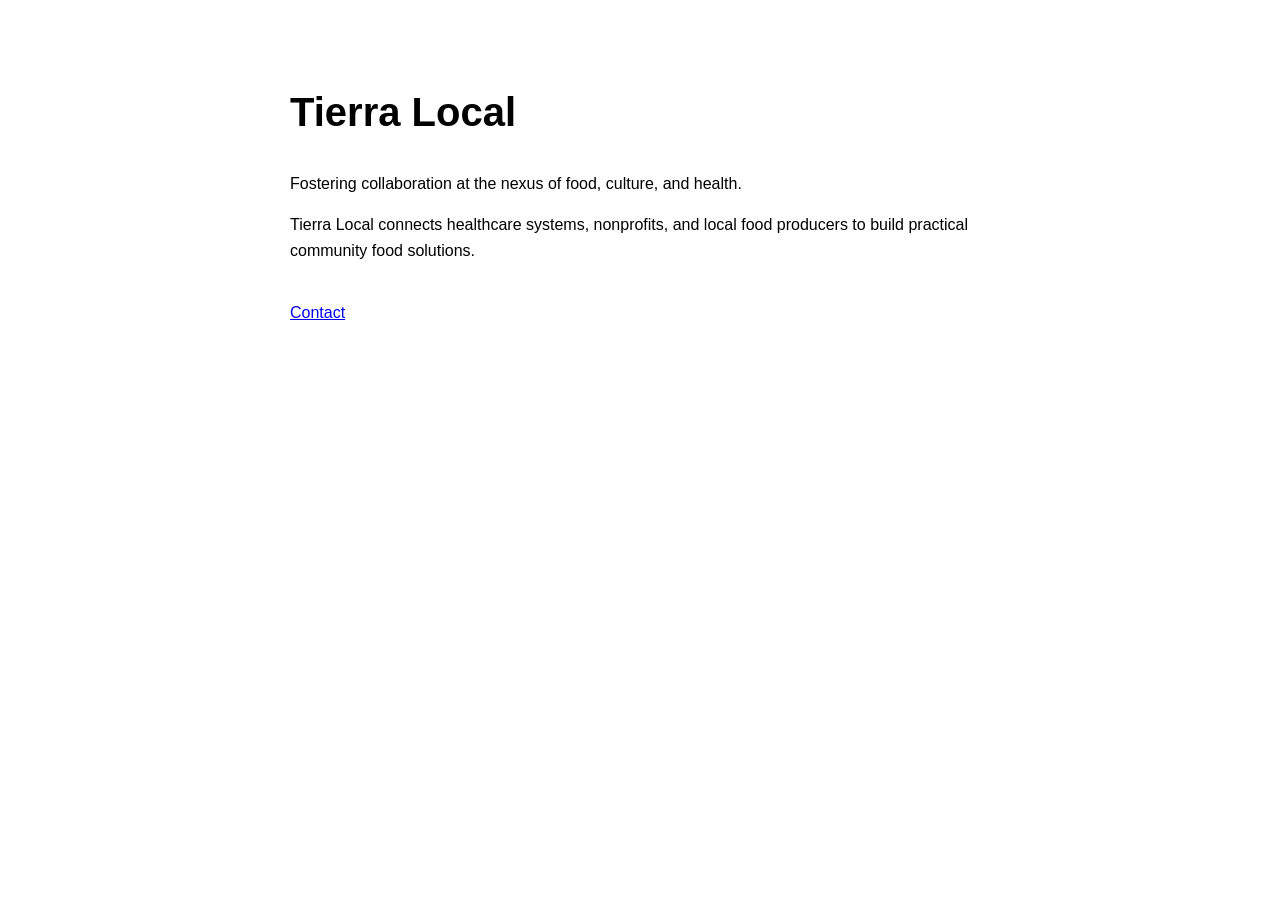
==== index.html @ 02367e48 "Add initial HTML structure for Tierra Local" ====
<!DOCTYPE html>
<html>
<head>
<title>Tierra Local</title>
<meta name="viewport" content="width=device-width, initial-scale=1">
<style>
body {font-family: Arial; max-width: 700px; margin: 80px auto; line-height:1.6;}
h1 {font-size:40px;}
a {display:inline-block; margin-top:20px;}
</style>
</head>
<body>

<h1>Tierra Local</h1>

<p>Fostering collaboration at the nexus of food, culture, and health.</p>

<p>Tierra Local connects healthcare systems, nonprofits, and local food producers to build practical community food solutions.</p>

<a href="mailto:you@email.com">Contact</a>

</body>
</html>
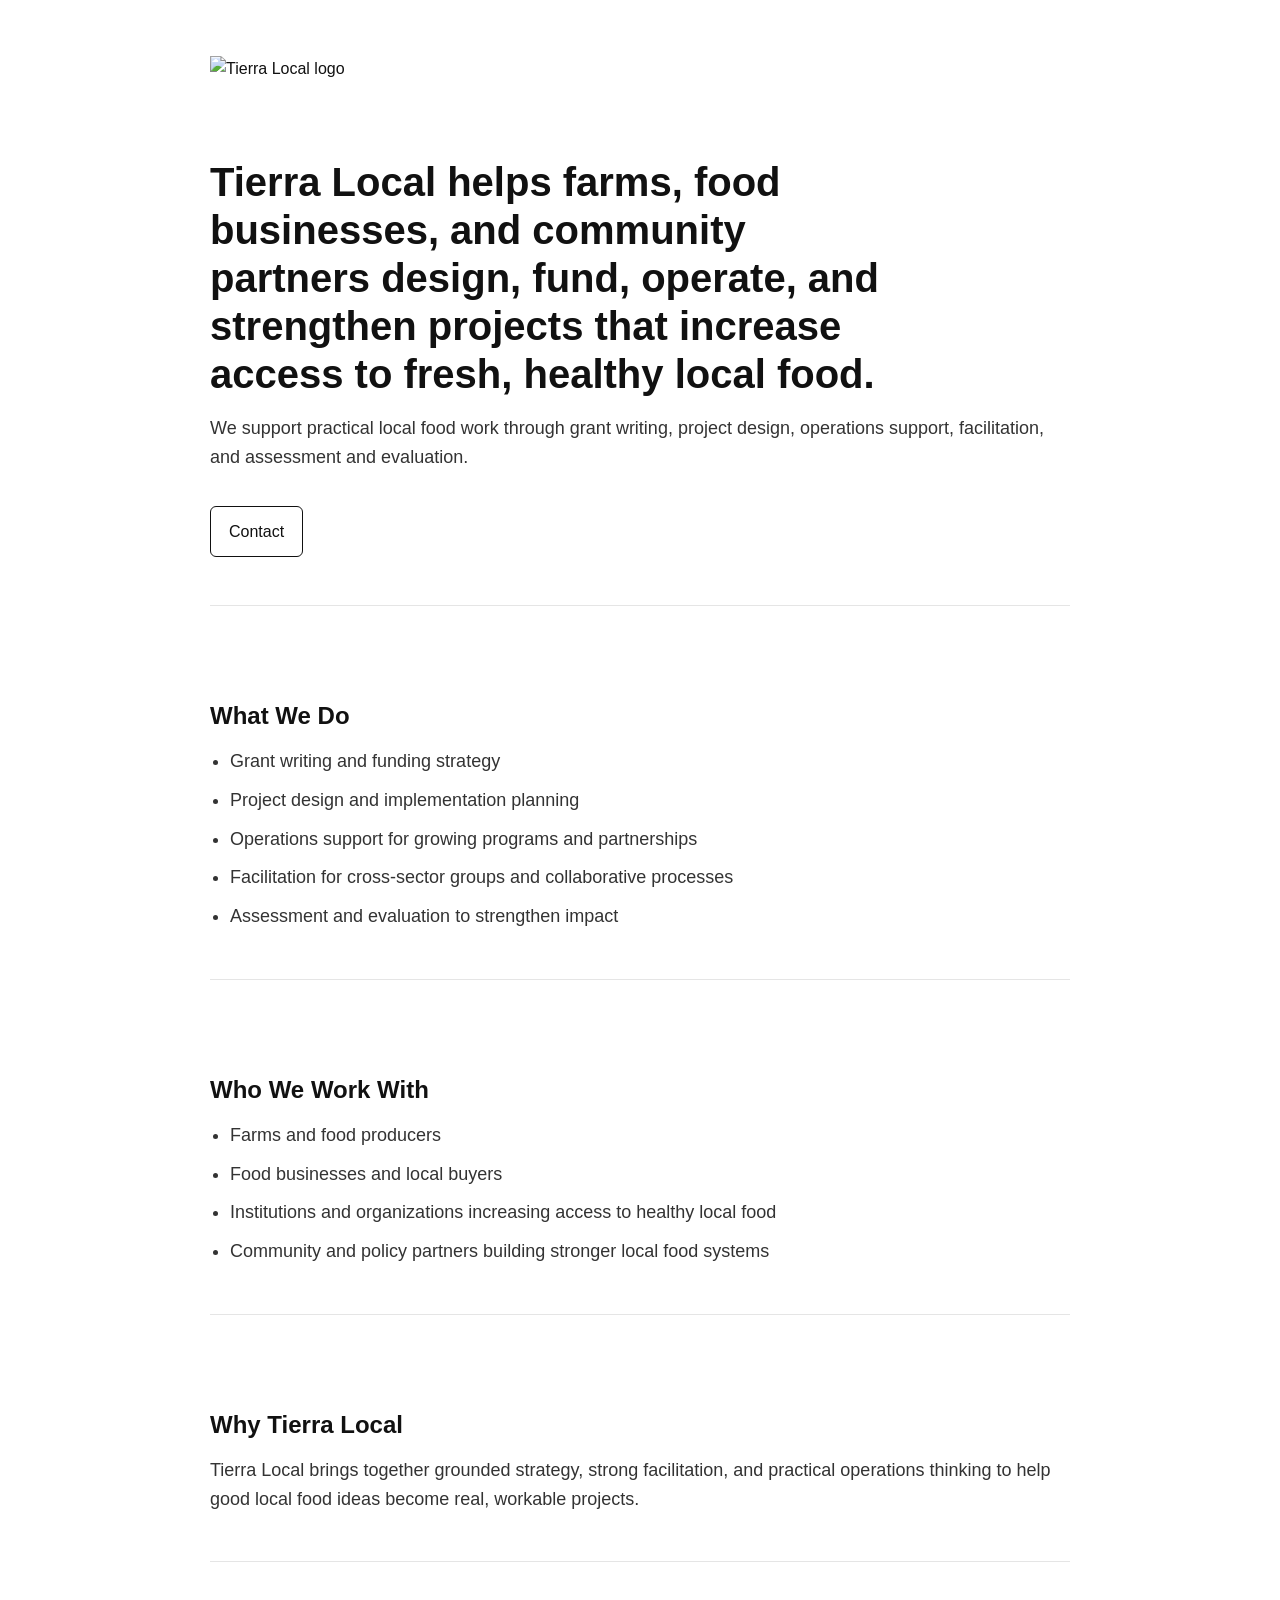
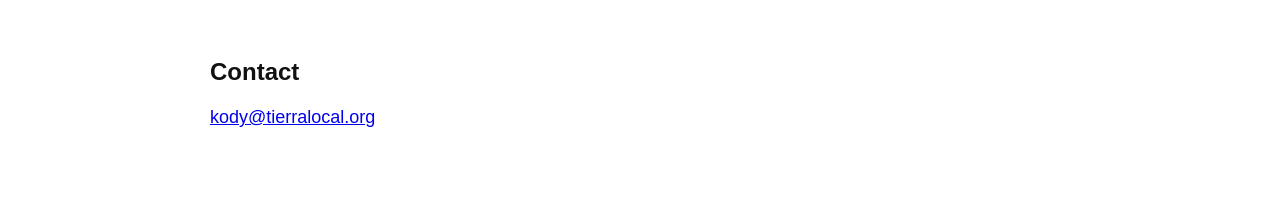
==== commit 97a25f35: "Revise index.html for improved layout and styles Updated the HTML structure and styling for better l" ====
--- a/index.html
+++ b/index.html
@@ -1,23 +1,129 @@
 <!DOCTYPE html>
-<html>
+<html lang="en">
 <head>
-<title>Tierra Local</title>
-<meta name="viewport" content="width=device-width, initial-scale=1">
-<style>
-body {font-family: Arial; max-width: 700px; margin: 80px auto; line-height:1.6;}
-h1 {font-size:40px;}
-a {display:inline-block; margin-top:20px;}
-</style>
+  <meta charset="UTF-8" />
+  <meta name="viewport" content="width=device-width, initial-scale=1.0" />
+  <title>Tierra Local</title>
+  <style>
+    body {
+      margin: 0;
+      font-family: Arial, Helvetica, sans-serif;
+      color: #111;
+      background: #fff;
+      line-height: 1.6;
+    }
+    .wrap {
+      max-width: 860px;
+      margin: 0 auto;
+      padding: 56px 24px;
+    }
+    h1, h2 {
+      margin: 0 0 16px;
+      line-height: 1.2;
+    }
+    h1 {
+      font-size: 40px;
+      max-width: 700px;
+    }
+    h2 {
+      font-size: 24px;
+      margin-top: 48px;
+    }
+    p {
+      margin: 0 0 16px;
+      font-size: 18px;
+      color: #333;
+    }
+    ul {
+      padding-left: 20px;
+      margin: 0;
+    }
+    li {
+      margin-bottom: 10px;
+      font-size: 18px;
+      color: #333;
+    }
+    .logo {
+      height: 70px;
+      display: block;
+      margin: 0 auto 32px;
+    }
+    .button {
+      display: inline-block;
+      margin-top: 18px;
+      padding: 12px 18px;
+      border: 1px solid #111;
+      color: #111;
+      text-decoration: none;
+      border-radius: 6px;
+    }
+    .button:hover {
+      background: #111;
+      color: #fff;
+    }
+    .section {
+      border-top: 1px solid #e5e5e5;
+      margin-top: 48px;
+      padding-top: 48px;
+    }
+  </style>
 </head>
 <body>
+  <div class="wrap">
 
-<h1>Tierra Local</h1>
+    <!-- LOGO -->
+    <img src="logo.png" alt="Tierra Local logo" class="logo">
 
-<p>Fostering collaboration at the nexus of food, culture, and health.</p>
+    <!-- HERO -->
+    <h1>
+      Tierra Local helps farms, food businesses, and community partners design, fund, operate, and strengthen projects that increase access to fresh, healthy local food.
+    </h1>
 
-<p>Tierra Local connects healthcare systems, nonprofits, and local food producers to build practical community food solutions.</p>
+    <p>
+      We support practical local food work through grant writing, project design, operations support, facilitation, and assessment and evaluation.
+    </p>
 
-<a href="mailto:you@email.com">Contact</a>
+    <a class="button" href="mailto:kody@tierralocal.org">Contact</a>
 
+    <!-- WHAT WE DO -->
+    <div class="section">
+      <h2>What We Do</h2>
+      <ul>
+        <li>Grant writing and funding strategy</li>
+        <li>Project design and implementation planning</li>
+        <li>Operations support for growing programs and partnerships</li>
+        <li>Facilitation for cross-sector groups and collaborative processes</li>
+        <li>Assessment and evaluation to strengthen impact</li>
+      </ul>
+    </div>
+
+    <!-- WHO WE WORK WITH -->
+    <div class="section">
+      <h2>Who We Work With</h2>
+      <ul>
+        <li>Farms and food producers</li>
+        <li>Food businesses and local buyers</li>
+        <li>Institutions and organizations increasing access to healthy local food</li>
+        <li>Community and policy partners building stronger local food systems</li>
+      </ul>
+    </div>
+
+    <!-- WHY -->
+    <div class="section">
+      <h2>Why Tierra Local</h2>
+      <p>
+        Tierra Local brings together grounded strategy, strong facilitation, and practical operations thinking to help good local food ideas become real, workable projects.
+      </p>
+    </div>
+
+    <!-- CONTACT -->
+    <div class="section">
+      <h2>Contact</h2>
+      <p>
+        <a href="mailto:kody@tierralocal.org">kody@tierralocal.org</a>
+      </p>
+    </div>
+
+  </div>
 </body>
 </html>
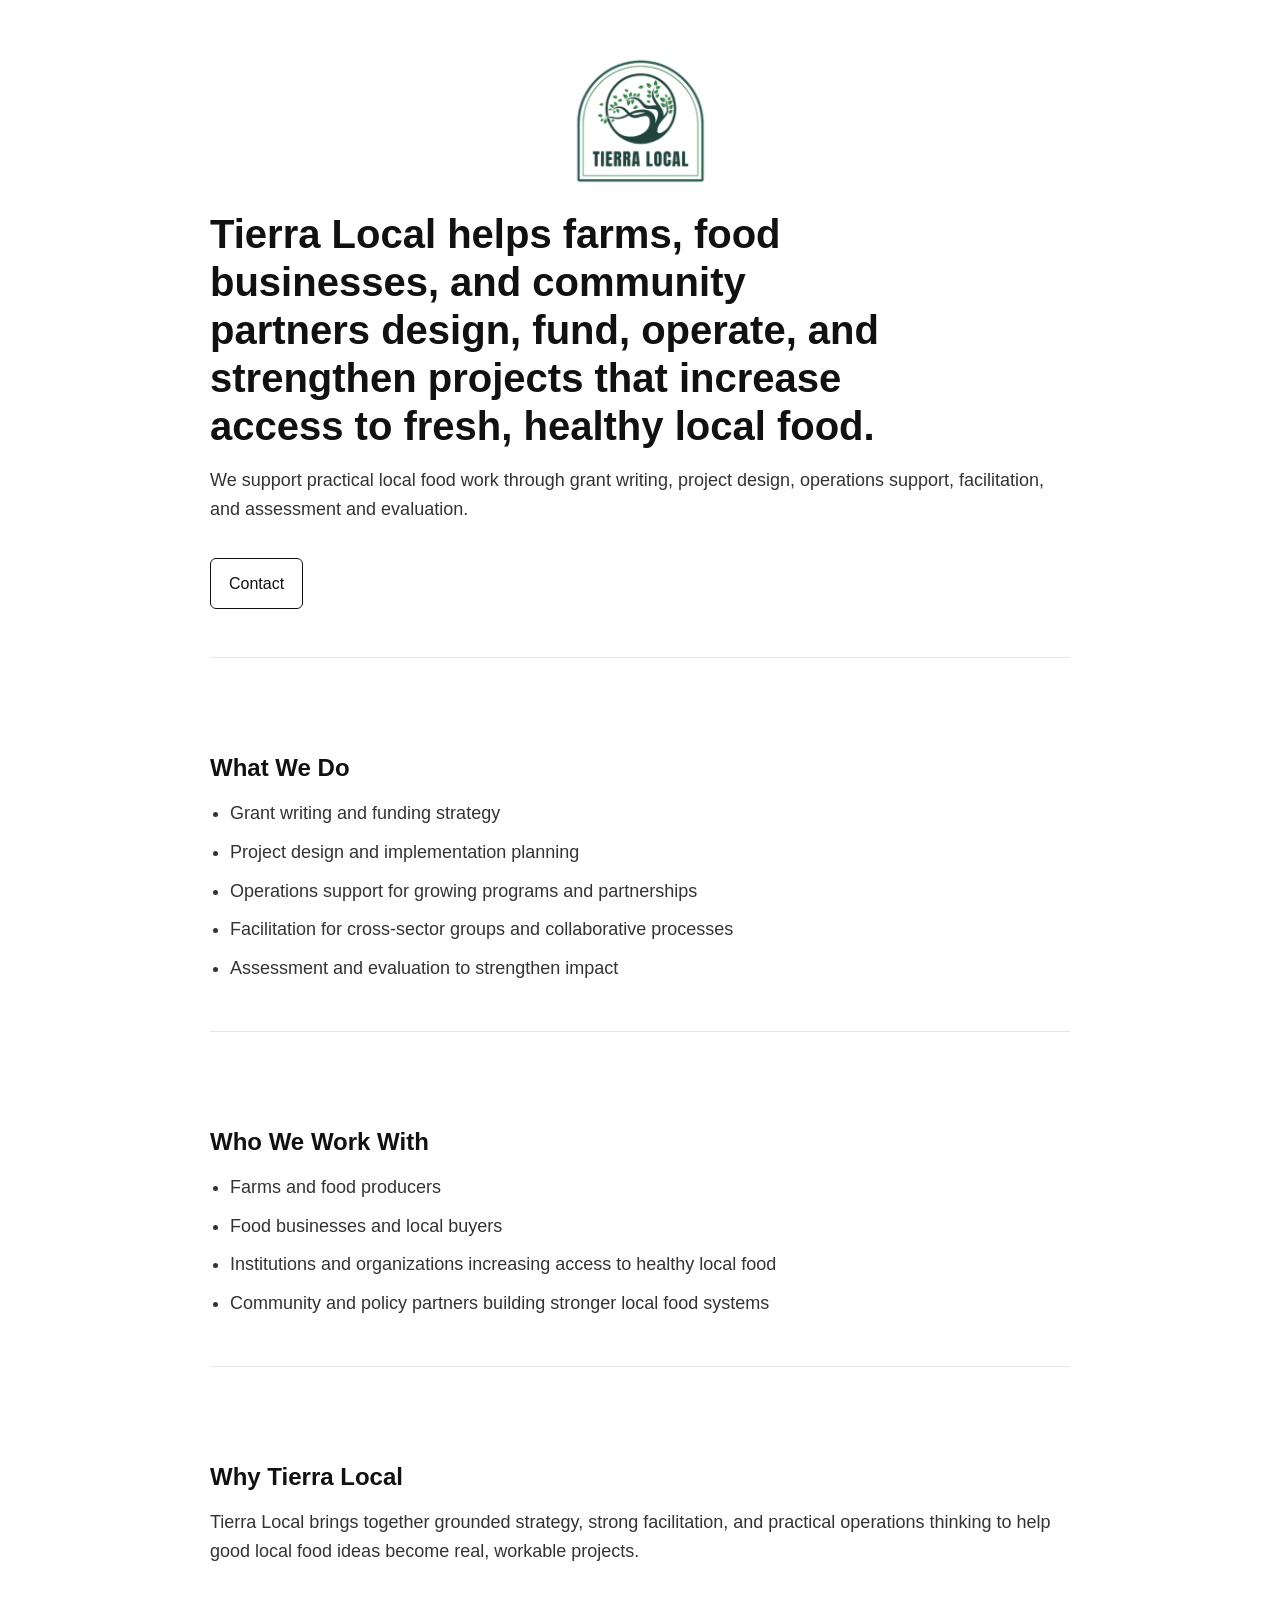
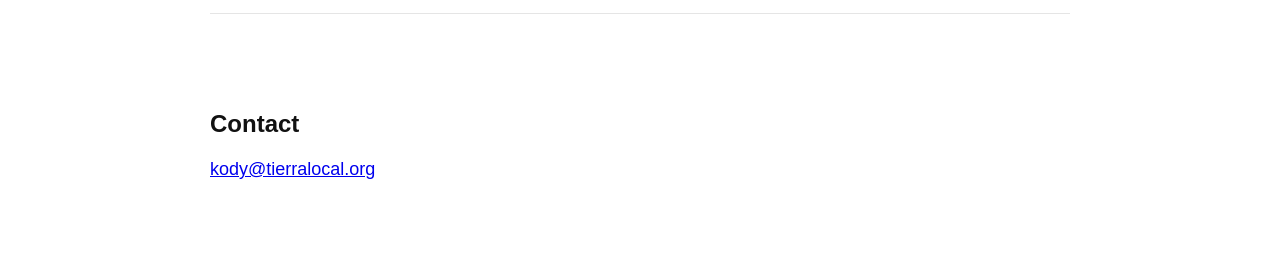
==== commit 363e14c5: "Update logo height and margin in index.html" ====
--- a/index.html
+++ b/index.html
@@ -44,9 +44,9 @@
       color: #333;
     }
     .logo {
-      height: 70px;
+      height: 130px;
       display: block;
-      margin: 0 auto 32px;
+      margin: 0 auto 24px;
     }
     .button {
       display: inline-block;
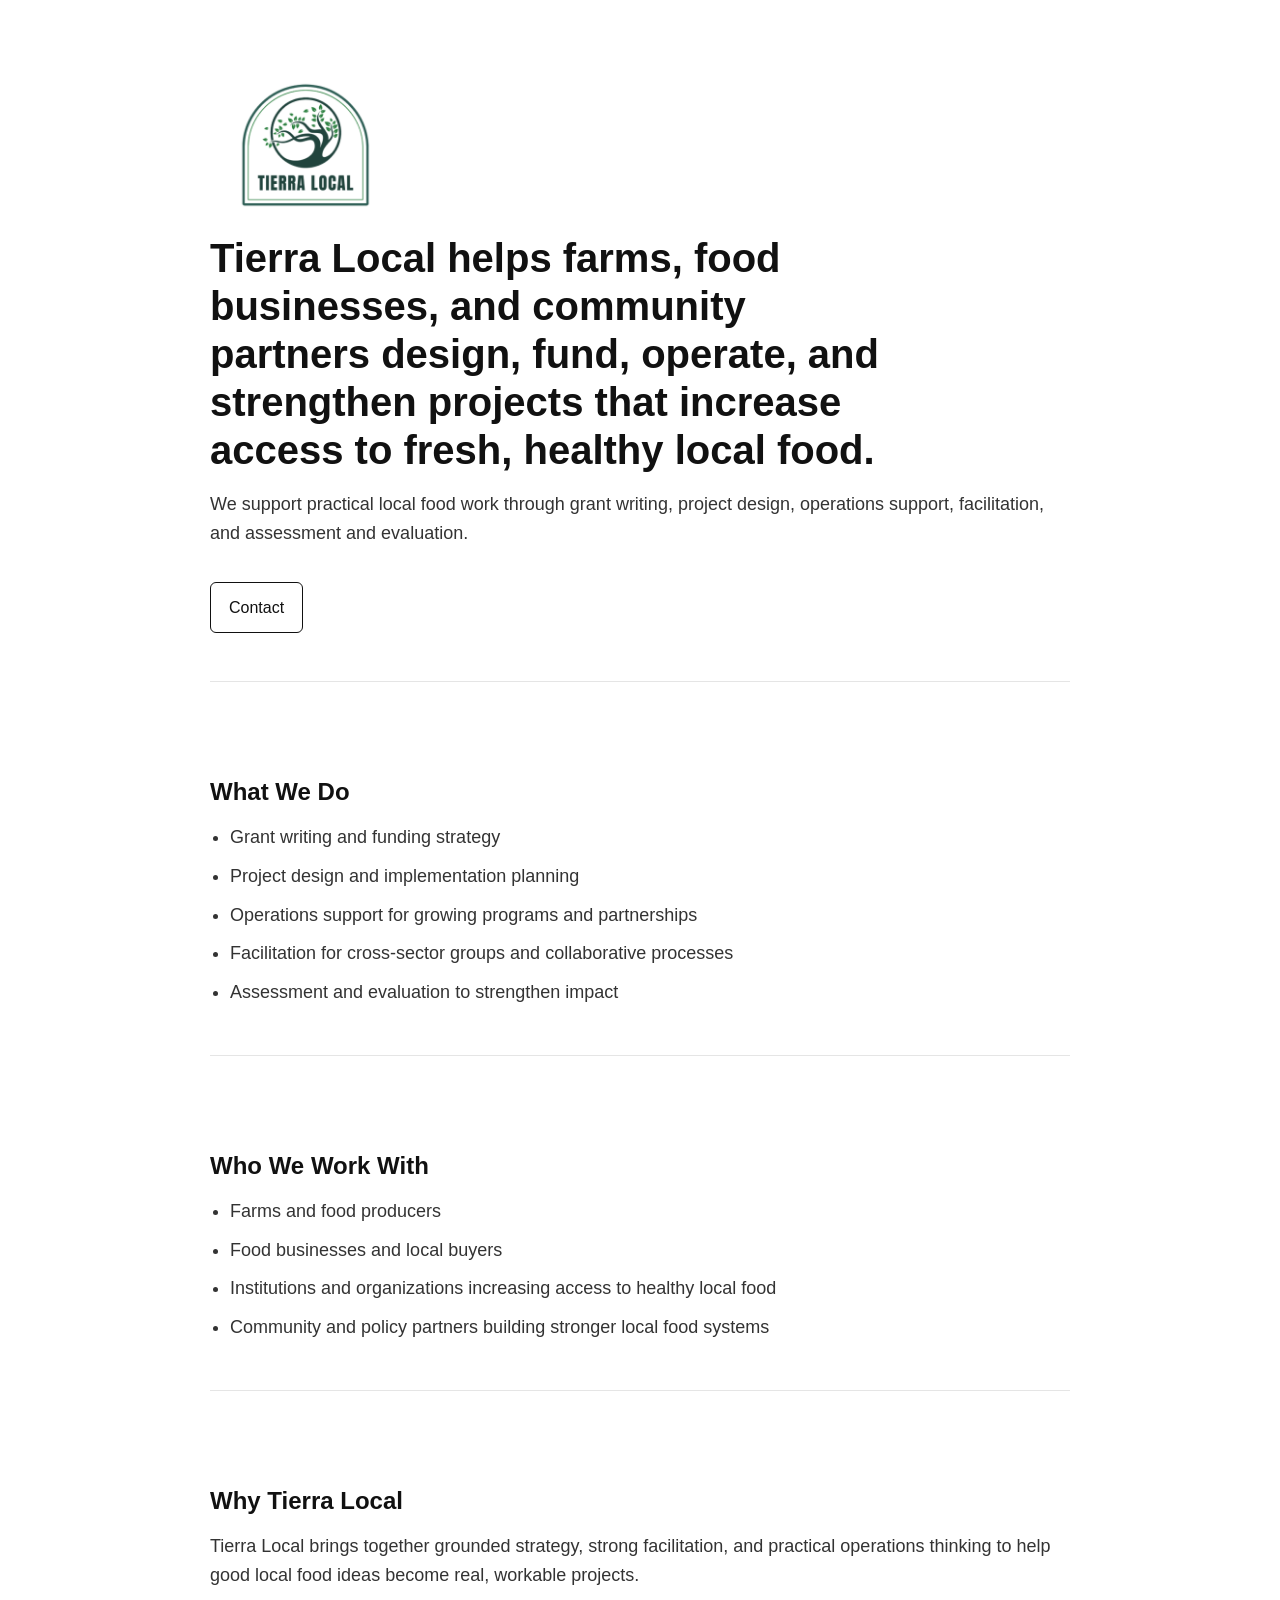
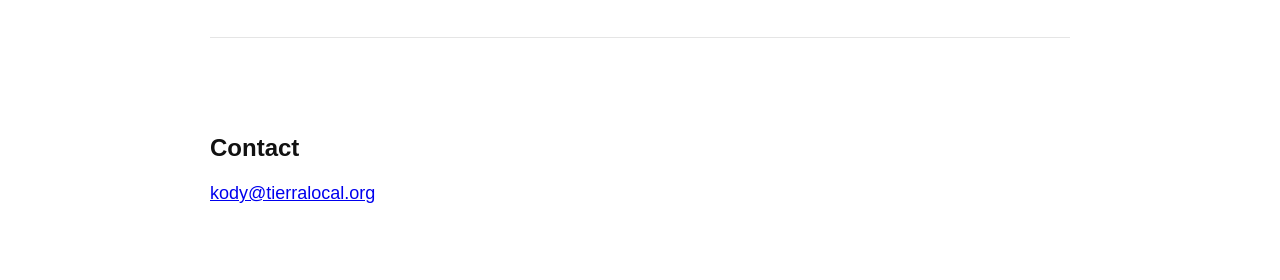
==== commit 70686f70: "Adjust logo margin in index.html" ====
--- a/index.html
+++ b/index.html
@@ -46,7 +46,7 @@
     .logo {
       height: 130px;
       display: block;
-      margin: 0 auto 24px;
+      margin: 24px;
     }
     .button {
       display: inline-block;
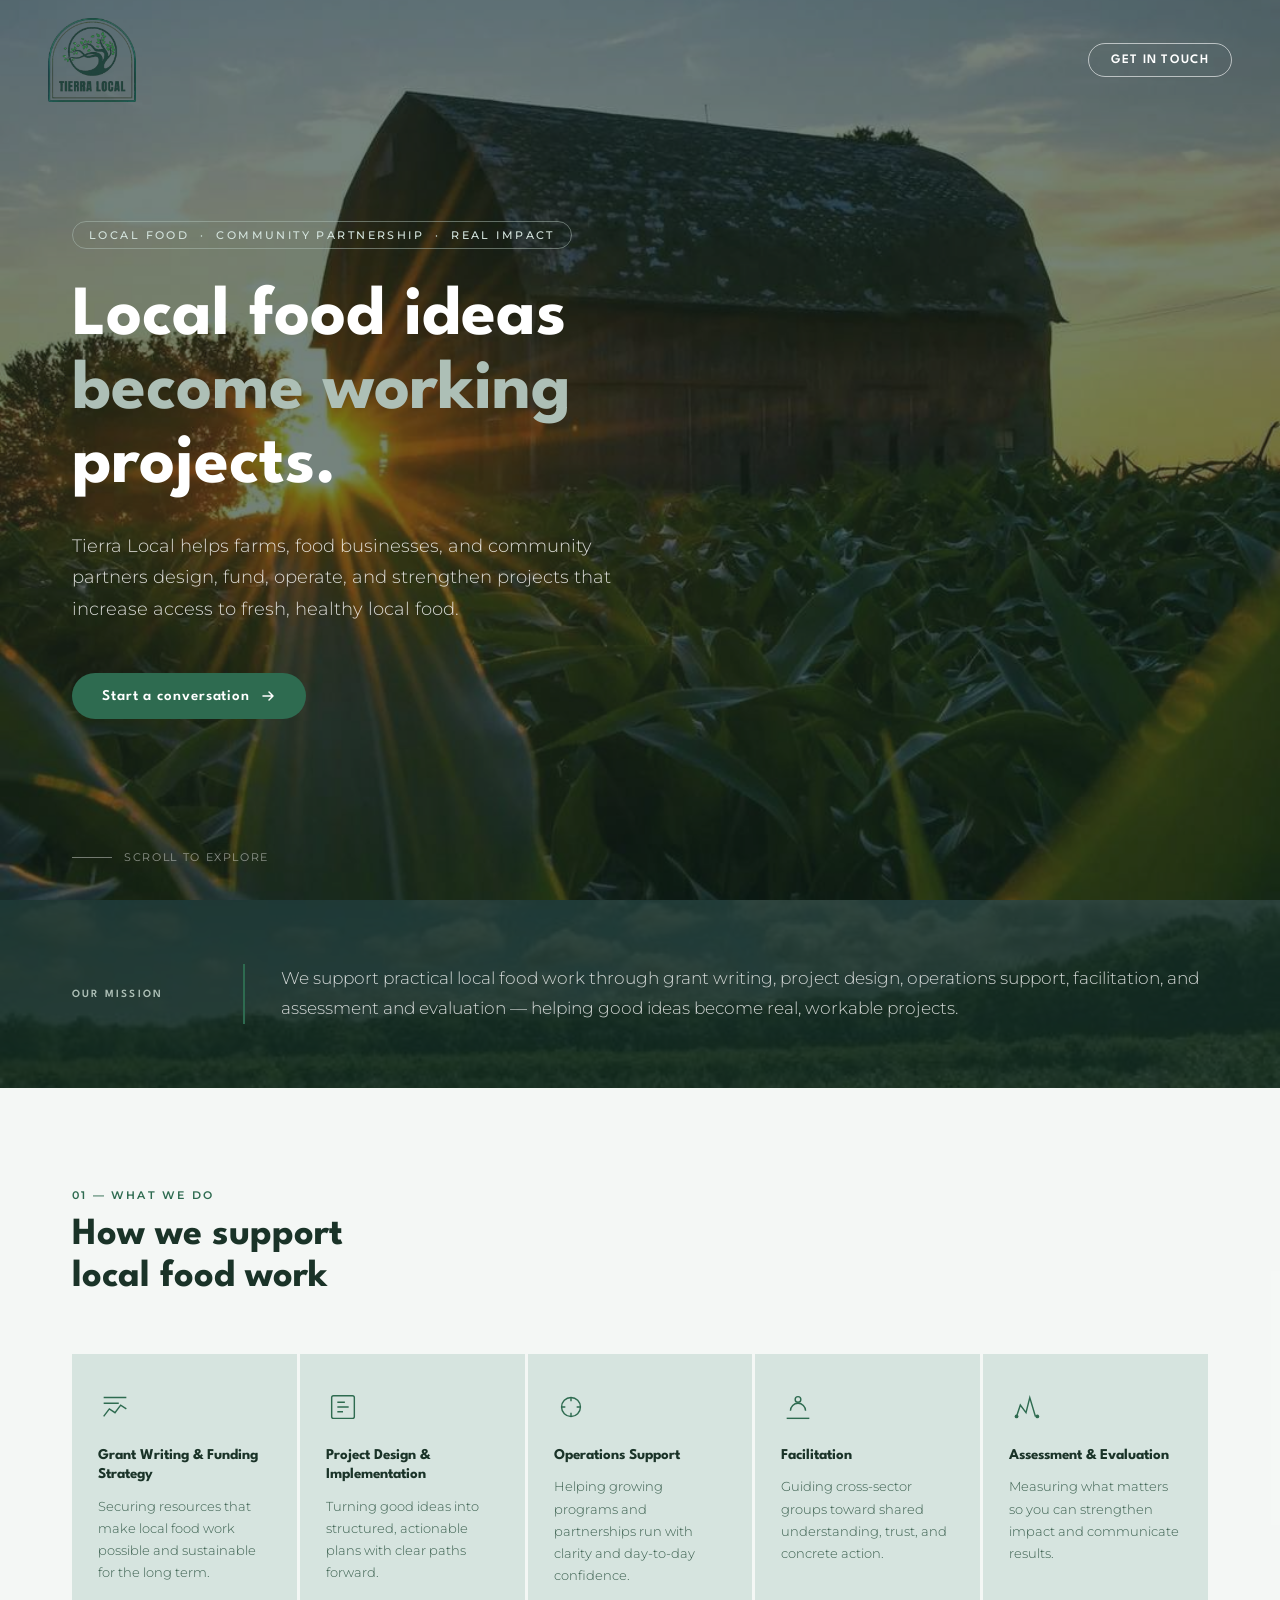
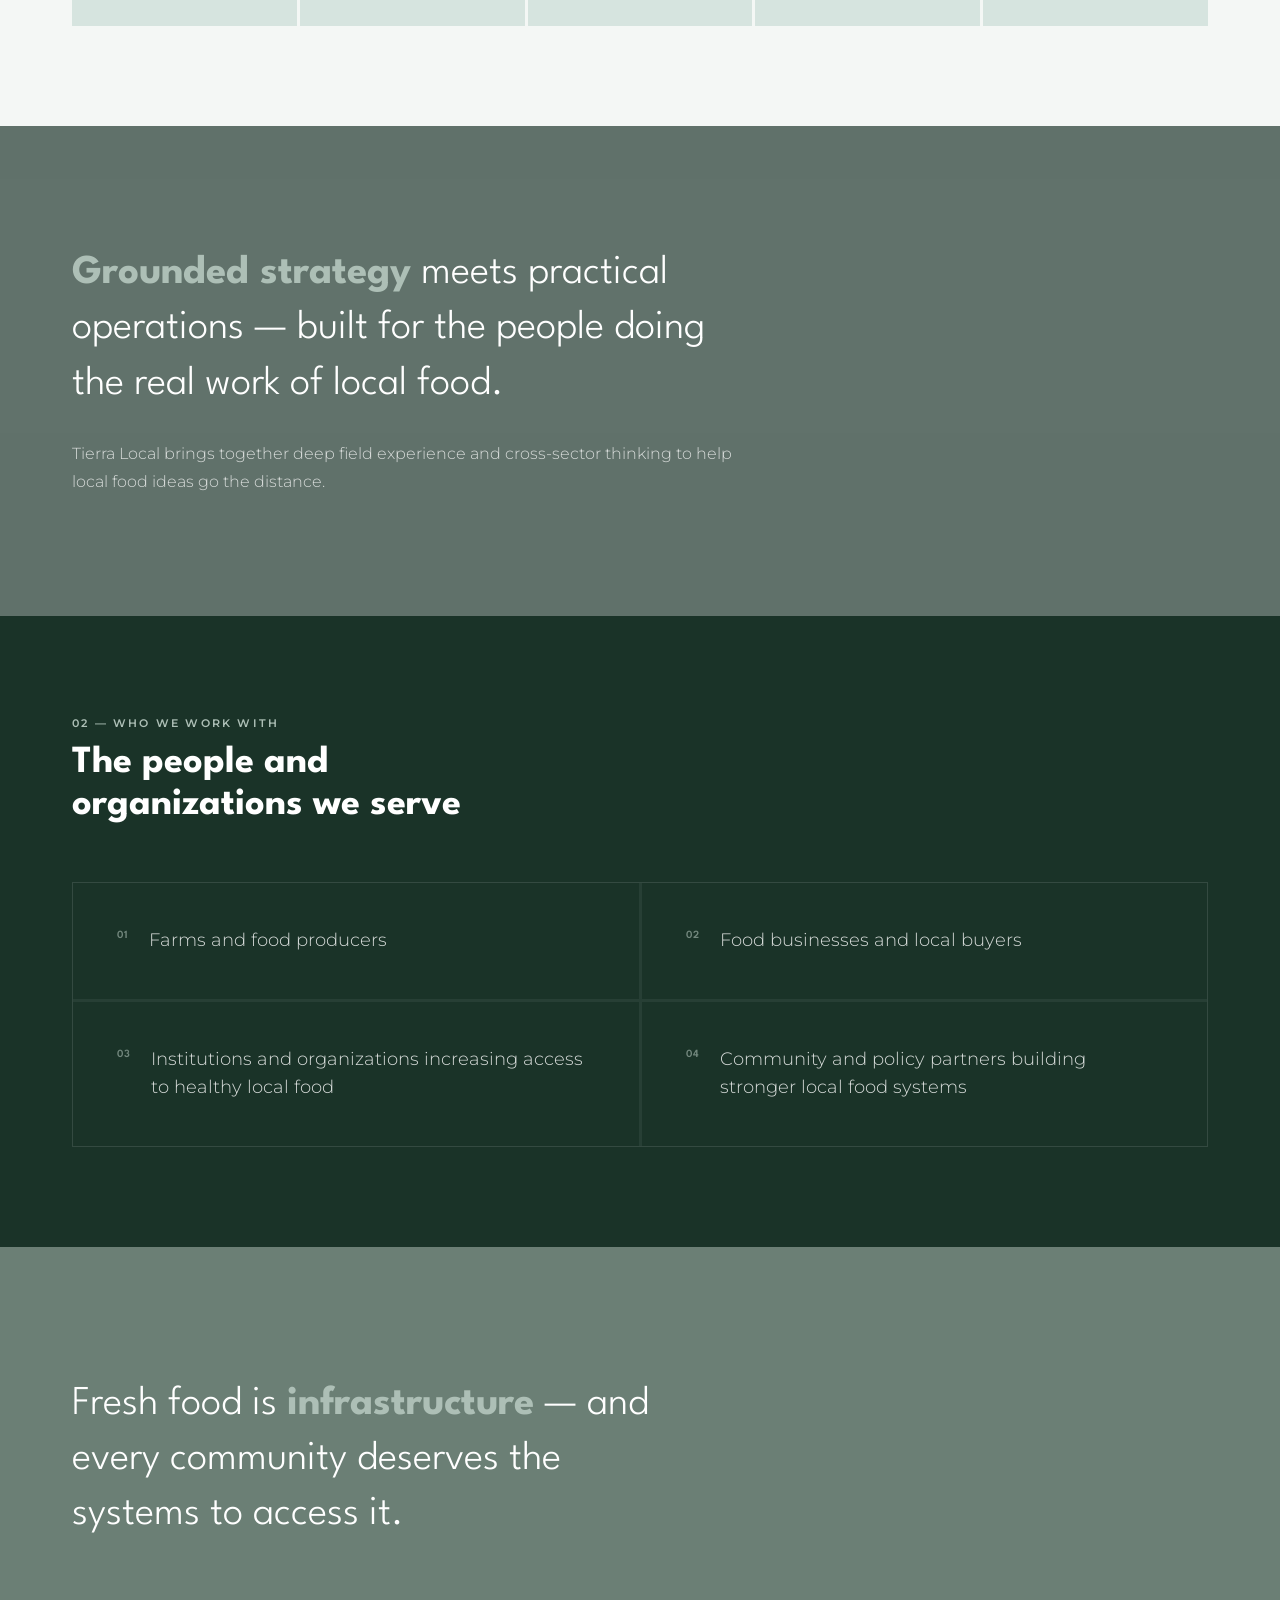
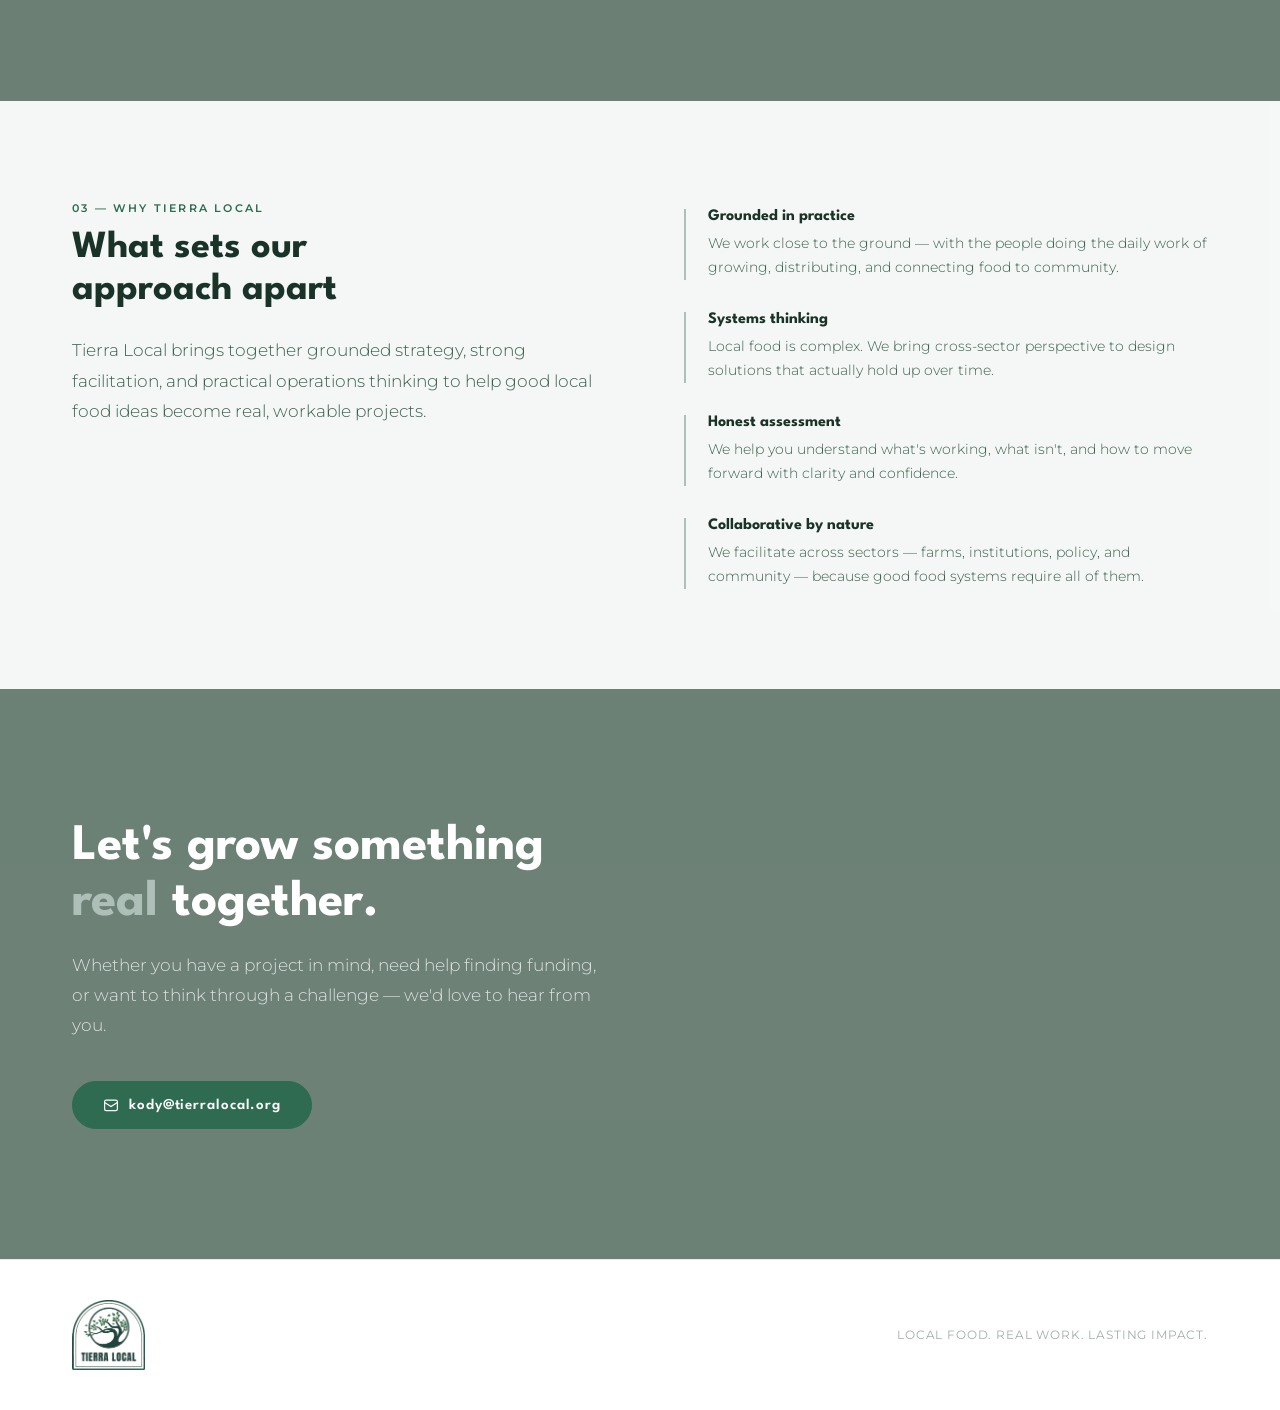
==== commit 04b0f6b5: "Update print statement from 'Hello' to 'Goodbye'" ====
--- a/index.html
+++ b/index.html
@@ -1,129 +1,599 @@
 <!DOCTYPE html>
 <html lang="en">
 <head>
-  <meta charset="UTF-8" />
-  <meta name="viewport" content="width=device-width, initial-scale=1.0" />
+  <meta charset="UTF-8"/>
+  <meta name="viewport" content="width=device-width, initial-scale=1.0"/>
   <title>Tierra Local</title>
+  <link href="https://fonts.googleapis.com/css2?family=League+Spartan:wght@300;400;600;700&family=Montserrat:wght@300;400;500&display=swap" rel="stylesheet">
   <style>
+    :root {
+      --green-dark:  #1a3328;
+      --green-mid:   #2e6b50;
+      --green-light: #adbfb6;
+      --green-pale:  #d4e4de;
+      --white:       #f5f8f6;
+    }
+    *, *::before, *::after { box-sizing: border-box; margin: 0; padding: 0; }
+    html { scroll-behavior: smooth; }
     body {
-      margin: 0;
-      font-family: Arial, Helvetica, sans-serif;
-      color: #111;
+      font-family: 'Montserrat', sans-serif;
+      background: var(--white);
+      color: var(--green-dark);
+      overflow-x: hidden;
+    }
+
+    /* NAV */
+    nav {
+      position: fixed; top: 0; left: 0; right: 0; z-index: 200;
+      padding: 18px 48px;
+      display: flex; justify-content: space-between; align-items: center;
+      transition: background 0.4s, box-shadow 0.4s;
+    }
+    nav.scrolled {
+      background: rgba(255,255,255,0.97);
+      backdrop-filter: blur(14px);
+      box-shadow: 0 1px 6px rgba(0,0,0,0.10);
+    }
+    .nav-logo img { height: 84px; display: block; }
+    .nav-link {
+      font-family: 'League Spartan', sans-serif;
+      font-size: 13px; font-weight: 600;
+      letter-spacing: 0.1em; text-transform: uppercase;
+      color: #fff; text-decoration: none;
+      padding: 10px 22px;
+      border: 1.5px solid rgba(255,255,255,0.6);
+      border-radius: 100px;
+      transition: background 0.2s, border-color 0.2s, color 0.2s;
+    }
+    .nav-link:hover { background: rgba(255,255,255,0.18); border-color: #fff; }
+    nav.scrolled .nav-link {
+      color: var(--green-dark);
+      border-color: rgba(26,51,40,0.35);
+    }
+    nav.scrolled .nav-link:hover {
+      background: var(--green-dark); color: #fff;
+      border-color: var(--green-dark);
+    }
+
+    /* PARALLAX HELPER */
+    .parallax {
+      position: relative;
+      background-attachment: fixed;
+      background-size: cover;
+      background-position: center;
+    }
+    .parallax::before {
+      content: '';
+      position: absolute; inset: 0;
+      background: rgba(18, 42, 32, 0.58);
+      z-index: 1;
+    }
+    .parallax-content { position: relative; z-index: 2; }
+
+    /* HERO — barn */
+    .hero {
+      min-height: 100vh;
+      background-image: url('[data-uri]');
+      display: flex; align-items: center;
+    }
+    .hero-inner {
+      max-width: 860px;
+      padding: 140px 72px 100px;
+      position: relative; z-index: 2;
+    }
+    .hero-tag {
+      display: inline-block;
+      font-size: 11px; font-weight: 500;
+      letter-spacing: 0.22em; text-transform: uppercase;
+      color: var(--green-pale);
+      border: 1px solid rgba(173,191,182,0.5);
+      padding: 6px 16px; border-radius: 100px;
+      margin-bottom: 32px;
+      opacity: 0; transform: translateY(14px);
+      animation: fadeUp 0.7s 0.2s forwards;
+    }
+    .hero-headline {
+      font-family: 'League Spartan', sans-serif;
+      font-size: clamp(38px, 5.5vw, 72px);
+      font-weight: 700; line-height: 1.05;
+      color: #fff; margin-bottom: 28px;
+      opacity: 0; transform: translateY(20px);
+      animation: fadeUp 0.8s 0.4s forwards;
+    }
+    .hero-headline span { color: var(--green-light); }
+    .hero-sub {
+      font-size: 18px; font-weight: 300; line-height: 1.75;
+      color: rgba(255,255,255,0.82);
+      max-width: 560px; margin-bottom: 48px;
+      opacity: 0; transform: translateY(20px);
+      animation: fadeUp 0.8s 0.6s forwards;
+    }
+    .hero-cta {
+      display: inline-flex; align-items: center; gap: 10px;
+      padding: 15px 30px;
+      background: var(--green-mid);
+      color: #fff; text-decoration: none;
+      border-radius: 100px;
+      font-family: 'League Spartan', sans-serif;
+      font-size: 15px; font-weight: 600; letter-spacing: 0.06em;
+      opacity: 0; animation: fadeUp 0.8s 0.8s forwards;
+      transition: background 0.2s, transform 0.2s;
+    }
+    .hero-cta:hover { background: #1a5038; transform: translateX(4px); }
+    .hero-cta svg { transition: transform 0.2s; }
+    .hero-cta:hover svg { transform: translateX(4px); }
+    .scroll-hint {
+      position: absolute; bottom: 36px; left: 72px; z-index: 2;
+      display: flex; align-items: center; gap: 12px;
+      opacity: 0; animation: fadeUp 0.8s 1.2s forwards;
+    }
+    .scroll-hint-line { width: 40px; height: 1px; background: rgba(255,255,255,0.4); }
+    .scroll-hint-text {
+      font-size: 11px; letter-spacing: 0.15em; text-transform: uppercase;
+      color: rgba(255,255,255,0.5);
+    }
+
+    /* INTRO STRIP — berry field */
+    .intro-strip {
+      position: relative;
+      background-image: url('[data-uri]');
+      background-attachment: fixed;
+      background-size: cover;
+      background-position: center;
+      padding: 64px 72px;
+    }
+    .intro-strip::before {
+      content: '';
+      position: absolute; inset: 0;
+      background: rgba(18, 42, 32, 0.86);
+      z-index: 1;
+    }
+    .intro-strip-inner {
+      position: relative; z-index: 2;
+      display: flex; align-items: center; gap: 80px;
+    }
+    .intro-strip-label {
+      font-family: 'League Spartan', sans-serif;
+      font-size: 11px; font-weight: 600;
+      letter-spacing: 0.2em; text-transform: uppercase;
+      color: var(--green-light);
+      white-space: nowrap; flex-shrink: 0;
+    }
+    .intro-strip-text {
+      font-size: 17px; font-weight: 300; line-height: 1.75;
+      color: rgba(255,255,255,0.80);
+      border-left: 2px solid var(--green-mid);
+      padding-left: 36px;
+    }
+
+    /* SERVICES — urban farm behind white wash */
+    .services {
+      position: relative;
+      padding: 100px 72px;
+      background-image: url('[data-uri]');
+      background-attachment: fixed;
+      background-size: cover;
+      background-position: center 40%;
+    }
+    .services::before {
+      content: '';
+      position: absolute; inset: 0;
+      background: rgba(245,248,246,0.91);
+      z-index: 0;
+    }
+    .services > * { position: relative; z-index: 1; }
+    .section-eyebrow {
+      font-size: 11px; font-weight: 600;
+      letter-spacing: 0.2em; text-transform: uppercase;
+      color: var(--green-mid); margin-bottom: 12px;
+    }
+    .section-heading {
+      font-family: 'League Spartan', sans-serif;
+      font-size: clamp(28px, 3vw, 42px);
+      font-weight: 700; line-height: 1.1;
+      color: var(--green-dark); margin-bottom: 56px;
+    }
+    .services-grid {
+      display: grid;
+      grid-template-columns: repeat(5, 1fr);
+      gap: 3px;
+    }
+    .service-card {
+      background: rgba(212, 228, 222, 0.93);
+      padding: 36px 26px 40px;
+      position: relative; overflow: hidden;
+      transition: background 0.3s; cursor: default;
+    }
+    .service-card::after {
+      content: '';
+      position: absolute; bottom: 0; left: 0; right: 0;
+      height: 3px; background: var(--green-mid);
+      transform: scaleX(0); transform-origin: left;
+      transition: transform 0.35s;
+    }
+    .service-card:hover { background: rgba(194, 216, 208, 0.97); }
+    .service-card:hover::after { transform: scaleX(1); }
+    .service-icon {
+      width: 34px; height: 34px;
+      color: var(--green-mid); margin-bottom: 18px;
+    }
+    .service-name {
+      font-family: 'League Spartan', sans-serif;
+      font-size: 15px; font-weight: 700;
+      color: var(--green-dark); margin-bottom: 10px; line-height: 1.3;
+    }
+    .service-desc {
+      font-size: 13px; font-weight: 300; line-height: 1.7; color: #3a5f4e;
+    }
+
+    /* BAND 1 — urban farm, full overlay */
+    .band-field {
+      background-image: url('[data-uri]